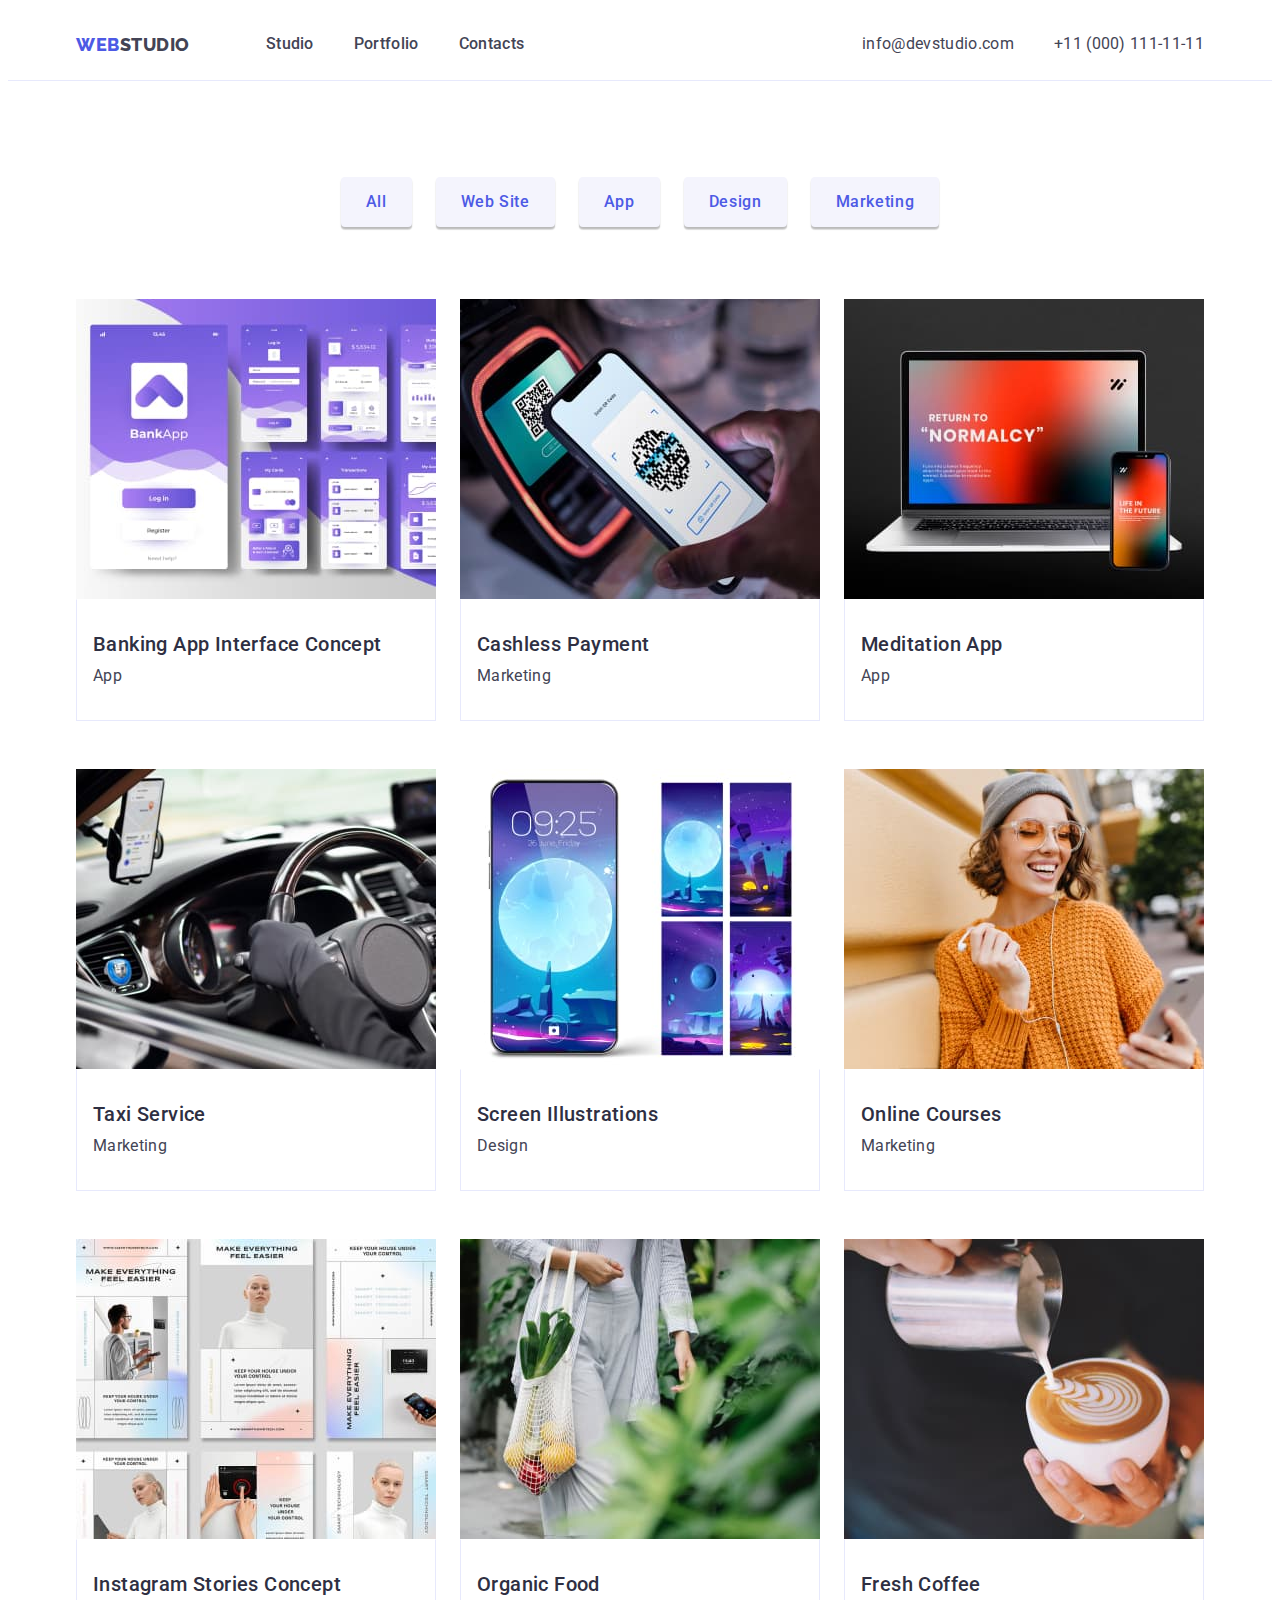
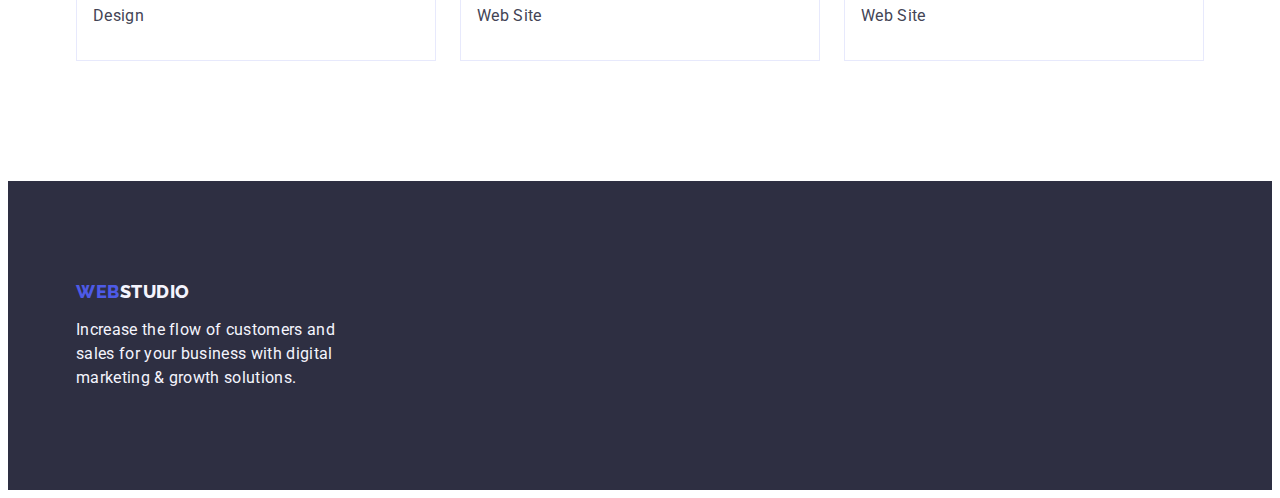
==== portfolio.html @ ffd45ad1 "Initial commit" ====
<!DOCTYPE html>
<html lang="en">
  <head>
    <meta charset="UTF-8" />
    <meta http-equiv="X-UA-Compatible" content="IE=edge" />
    <meta name="viewport" content="width=device-width, initial-scale=1.0" />
    <title>Portfolio</title>
    <link rel="preconnect" href="https://fonts.googleapis.com" />
    <link rel="preconnect" href="https://fonts.gstatic.com" crossorigin />
    <link
      href="https://fonts.googleapis.com/css2?family=Raleway:wght@800&family=Roboto:wght@400;500;700;900&display=swap"
      rel="stylesheet"
    />
    <link
      rel="stylesheet"
      href="node_modules/modern-normalize/modern-normalize.css"
    />
    <link rel="stylesheet" href="./css/styles.css" />
  </head>
  <body>
    <!-- Logo, navigation, phone and e-mail -->
    <header class="header">
      <div class="container container-header">
        <a class="link logo" href="./index.html"
          ><span class="web">Web</span>Studio</a
        >
        <nav class="nav">
          <ul class="nav-list">
            <li class="nav-list-part">
              <a
                class="link"
                href="./index.html"
                target="_blank"
                rel="noreferrer noopener"
                >Studio</a
              >
            </li>
            <li class="nav-list-part">
              <a
                class="link"
                href="./index.html"
                target="_blank"
                rel="noreferrer noopener"
                >Portfolio</a
              >
            </li>
            <li class="nav-list-part">
              <a
                class="link"
                href="./index.html"
                target="_blank"
                rel="noreferrer noopener"
                >Contacts</a
              >
            </li>
          </ul>
        </nav>
        <ul class="header-link">
          <li>
            <a class="link adress" href="mailto:info@devstudio.com"
              >info@devstudio.com</a
            >
          </li>
          <li>
            <a class="link adress" href="tel:+110001111111"
              >+11 (000) 111-11-11</a
            >
          </li>
        </ul>
      </div>
    </header>
    <main>
      <section class="section-prtf">
        <div class="container">
          <h1 class="visually-hidden">Main buttons</h1>
          <ul class="container-buttons">
            <li><button class="btn-portfolio" type="button">All</button></li>
            <li>
              <button class="btn-portfolio" type="button">Web Site</button>
            </li>
            <li><button class="btn-portfolio" type="button">App</button></li>
            <li><button class="btn-portfolio" type="button">Design</button></li>
            <li>
              <button class="btn-portfolio" type="button">Marketing</button>
            </li>
          </ul>
          <ul class="container-prtf">
            <li class="product-item">
              <a class="link" href="./portfolio.html">
                <img
                  class="image-prtf"
                  src="./images/BankingAppInterfaceConcept.jpg"
                  alt="Banking App"
                  width="360"
                  height="300"
                />
                <div class="app-name">
                  <h3 class="app-name-h-three">
                    Banking App Interface Concept
                  </h3>
                  <p>App</p>
                </div>
              </a>
            </li>
            <li class="product-item">
              <a class="link" href="./portfolio.html">
                <img
                  class="image-prtf"
                  src="./images/CashlessPayment.jpg"
                  alt="Cash less Payment"
                  width="360"
                  height="300"
                />
                <div class="app-name">
                  <h3 class="app-name-h-three">Cashless Payment</h3>
                  <p>Marketing</p>
                </div>
              </a>
            </li>
            <li class="product-item">
              <a class="link" href="./portfolio.html">
                <img
                  class="image-prtf"
                  src="./images/MeditationApp.jpg"
                  alt="laptop-ph one with App"
                  width="360"
                  height="300"
                />
                <div class="app-name">
                  <h3 class="app-name-h-three">Meditation App</h3>
                  <p>App</p>
                </div>
              </a>
            </li>
            <li class="product-item">
              <a class="link" href="./portfolio.html">
                <img
                  class="image-prtf"
                  src="./images/TaxiService.jpg"
                  alt="In side the car"
                  width="360"
                  height="300"
                />
                <div class="app-name">
                  <h3 class="app-name-h-three">Taxi Service</h3>
                  <p>Marketing</p>
                </div>
              </a>
            </li>
            <li class="product-item">
              <a class="link" href="./portfolio.html">
                <img
                  class="image-prtf"
                  src="./images/ScreenIllustrations.jpg"
                  alt="Phone with  illustration"
                  width="360"
                  height="300"
                />
                <div class="app-name">
                  <h3 class="app-name-h-three">Screen Illustrations</h3>
                  <p>Design</p>
                </div>
              </a>
            </li>
            <li class="product-item">
              <a class="link" href="./portfolio.html">
                <img
                  class="image-prtf"
                  src="./images/OnlineCourses.jpg"
                  alt="Gir l with phone"
                  width="360"
                  height="300"
                />
                <div class="app-name">
                  <h3 class="app-name-h-three">Online Courses</h3>
                  <p>Marketing</p>
                </div>
              </a>
            </li>
            <li>
              <a class="link" href="./portfolio.html">
                <img
                  class="image-prtf"
                  src="./images/InstagramStoriesConcept.jpg"
                  alt="Photos for stories  in instagram"
                  width="360"
                  height="300"
                />
                <div class="app-name">
                  <h3 class="app-name-h-three">Instagram Stories Concept</h3>
                  <p>Design</p>
                </div>
              </a>
            </li>
            <li class="product-item">
              <a class="link" href="./portfolio.html">
                <img
                  class="image-prtf"
                  src="./images/OrganicFood.jpg"
                  alt="Shopp er with food"
                  width="360"
                  height="300"
                />
                <div class="app-name">
                  <h3 class="app-name-h-three">Organic Food</h3>
                  <p>Web Site</p>
                </div>
              </a>
            </li>
            <li class="product-item">
              <a class="link" href="./portfolio.html">
                <img
                  class="image-prtf"
                  src="./images/FreshCoffee.jpg"
                  alt="Coffee"
                  width="360"
                  height="300"
                />
                <div class="app-name">
                  <h3 class="app-name-h-three">Fresh Coffee</h3>
                  <p>Web Site</p>
                </div>
              </a>
            </li>
          </ul>
        </div>
      </section>
    </main>
    <footer class="ftr">
      <div class="container">
        <a class="link ftr-logo" href="./index.html"
          ><span class="web">Web</span>Studio</a
        >
        <p class="ftr-text">
          Increase the flow of customers and sales for your business with
          digital marketing & growth solutions.
        </p>
      </div>
    </footer>
  </body>
</html>
---- css/styles.css ----
/* Main variables */
:root {
  /* Font */

  /* Text colors */
  --main-txt-clr: #434455;
  --title-txt-clr: #2e2f42;
  --light-txt-clr: #ffffff;
  --logo-txt-clr: #4d5ae5;
  --ocean-txt-clr: #404bbf;
  --cloud-txt-clr: #f4f4fd;

  /* Background colors */
  --main-bg-clr: #ffffff;
  --title-bg-clr: #2e2f42;
  --iris-bg-clr: #4d5ae5;
  --ocean-bg-clr: #404bbf;
  --cloud-bg-clr: #f4f4fd;

  --margin-bottom: 120px;

  /* Others */
}

/* *,
*::before,
*::after {
  box-sizing: border-box;
}
 */

/* Main styles */

/* reset */
h1,
h2,
h3,
h4,
h5,
h6,
p {
  margin: 0;
}

ul {
  margin: 0;
  padding: 0;
  list-style: none;
}

a {
  color: currentColor;
  text-decoration: none;
}

button {
  cursor: pointer;
}

img {
  display: block;
  max-width: 100%;
  height: auto;
}

.visually-hidden {
  position: absolute;
  width: 1px;
  height: 1px;
  margin: -1px;
  border: 0;
  padding: 0;

  white-space: nowrap;
  clip-path: inset(100%);
  clip: rect(0 0 0 0);
  overflow: hidden;
}

/* Blocks */

body {
  font-family: 'Roboto', sans-serif;
  font-style: normal;
  font-size: 16px;
  line-height: calc(24 / 16);
  letter-spacing: 0.02em;
  color: var(--main-txt-clr);
}

/* Header 2 */
h2 {
  font-size: 36px;
  line-height: calc(40 / 36);
  text-align: center;
  letter-spacing: 0.02em;
  text-transform: capitalize;
}
/* Header 3 */
h3 {
  font-weight: 500;
  font-size: 20px;
  line-height: calc(24 / 20);
  letter-spacing: 0.02em;
  color: var(--title-txt-clr);
}

.link {
  text-decoration: none;
  color: inherit;
}
ul {
  list-style: none;
}

/* Logo head */
.logo {
  font-family: 'Raleway';
  font-style: normal;
  font-weight: 800;
  font-size: 18px;
  line-height: calc(21 / 18);
  align-items: center;
  letter-spacing: 0.03em;
  text-transform: uppercase;
  color: inherit;
}
.web {
  color: var(--logo-txt-clr);
}

/* Header Navigation */
.container-header,
.nav-list,
.logo,
.header-link {
  display: flex;
  /* background-color: #ffffff; */
}

.header {
  border-bottom: 1px solid #e7e9fc;
}

.container {
  margin: 0 auto;
  width: 1128px;
  padding-right: 15px;
  padding-left: 15px;

  /* outline: black solid 2px;
  background-color: tomato; */
}

.logo {
  padding-top: 24px;
  padding-bottom: 24px;
  margin-right: 76px;
}

.nav {
  padding-left: 0px;
  margin-right: auto;
}

.nav-list {
  gap: 40px;
}

.header-link {
  gap: 40px;
}

.nav-list-part /* > .link */ {
  font-weight: 500;
}

.adress {
  display: block;
  padding-top: 24px;
  padding-bottom: 24px;
}

.nav-list-part > .link:hover,
.nav-list-part > .link:focus,
.adress:hover,
.adress:focus {
  color: var(--ocean-txt-clr);
}

.nav-list-part .link {
  display: block;
  padding-top: 24px;
  padding-bottom: 24px;
}
/* Hero */
.section-one {
  padding-top: 188px;
  padding-bottom: 188px;
  background-color: var(--title-bg-clr);

  margin-bottom: var(--margin-bottom);

  /*   outline: tomato solid 2px; */
}
.main-h1 {
  font-size: 56px;
  line-height: calc(60 / 56);
  text-align: center;
  width: 496px;
  color: var(--light-txt-clr);

  margin: 0 auto 48px;
}

.btn {
  font-family: 'Roboto';
  font-weight: 500;
  font-size: 16px;
  line-height: calc(24 / 16);
  display: flex;
  align-items: center;
  letter-spacing: 0.04em;

  color: var(--light-txt-clr);

  background-color: var(--iris-bg-clr);

  min-width: 169px;
  min-height: 56px;
  border-radius: 4px;
  border: 1px solid transparent;

  padding: 16px 32px;

  margin: 0 auto;
}

.btn:hover,
.btn:focus {
  background-color: var(--ocean-bg-clr);
  color: var(--light-txt-clr);
}

/* section-two */
.section-two-list {
  display: flex;
  gap: 24px;
}
.section-two-h-three {
  margin-bottom: 8px;
}

.section-two {
  margin-bottom: var(--margin-bottom);
}

/* section-three */

.section-three-header {
  margin-bottom: 72px;
}

.container-list-item {
  display: flex;
  justify-content: center;
  gap: 24px;
}

.section-three {
  margin-bottom: var(--margin-bottom);
}

/* section-four */
.section-four {
  background-color: var(--cloud-bg-clr);
}

.container-four {
  padding-top: 120px;
  padding-bottom: 120px;
}

.section-four-h-two {
  margin-bottom: 72px;
}

.team-list {
  display: flex;
  gap: 24px;
}

.team-list-photo {
  margin-bottom: 32px;
}

.names {
  text-align: center;

  margin-bottom: 8px;
}

.profession {
  text-align: center;
}

.team-list-part {
  padding-bottom: 32px;

  box-shadow: 0px 1px 6px rgba(46, 47, 66, 0.08),
    0px 1px 1px rgba(46, 47, 66, 0.16), 0px 2px 1px rgba(46, 47, 66, 0.08);

  border-radius: 0 0 4px 4px;

  background-color: var(--main-bg-clr);
}

/* Footer */
.ftr {
  background-color: var(--title-bg-clr);
  padding-top: 100px;
  padding-bottom: 100px;
}
.ftr-text {
  color: var(--cloud-txt-clr);
  width: 264px;
  display: block;
}
.ftr-logo {
  font-family: 'Raleway';
  font-style: normal;
  font-weight: 800;
  font-size: 18px;
  line-height: calc(21 / 18);
  align-items: center;
  letter-spacing: 0.03em;
  text-transform: uppercase;
  color: var(--cloud-txt-clr);

  display: block;
  margin-bottom: 16px;
}

/* Portfolio buttons */

.section-prtf {
  padding-top: 96px;
  padding-bottom: 120px;
}

.btn-portfolio {
  font-family: 'Roboto';
  font-style: normal;
  font-weight: 500;
  font-size: 16px;
  line-height: 24px;
  display: flex;
  align-items: center;
  text-align: center;
  letter-spacing: 0.04em;
  color: var(--logo-txt-clr);
  background-color: var(--cloud-bg-clr);

  padding: 12px 24px;

  box-shadow: 0px 3px 1px rgba(0, 0, 0, 0.1), 0px 2px 1px rgba(0, 0, 0, 0.08),
    0px 2px 2px rgba(0, 0, 0, 0.12);
  border-radius: 4px;
  border: 1px solid transparent;
}
.btn-portfolio:hover,
.btn-portfolio:focus {
  color: var(--light-txt-clr);
  background-color: var(--ocean-bg-clr);
}

.container-buttons {
  display: flex;
  gap: 24px;
  justify-content: center;
  margin-bottom: 72px;
}

.container-prtf {
  display: flex;
  flex-wrap: wrap;
  row-gap: 48px;
  column-gap: 24px;
}

.app-name {
  padding-top: 32px;
  padding-bottom: 32px;
  padding-left: 16px;
  border: 1px solid #e7e9fc;
  border-top: 1px solid transparent;
}

.app-name-h-three {
  margin-bottom: 8px;
}

.product-item:hover,
.product-item:focus {
  box-shadow: 0px 1px 6px rgba(46, 47, 66, 0.08),
    0px 1px 1px rgba(46, 47, 66, 0.16), 0px 2px 1px rgba(46, 47, 66, 0.08);
  /* border-top: 1px solid transparent; */
}
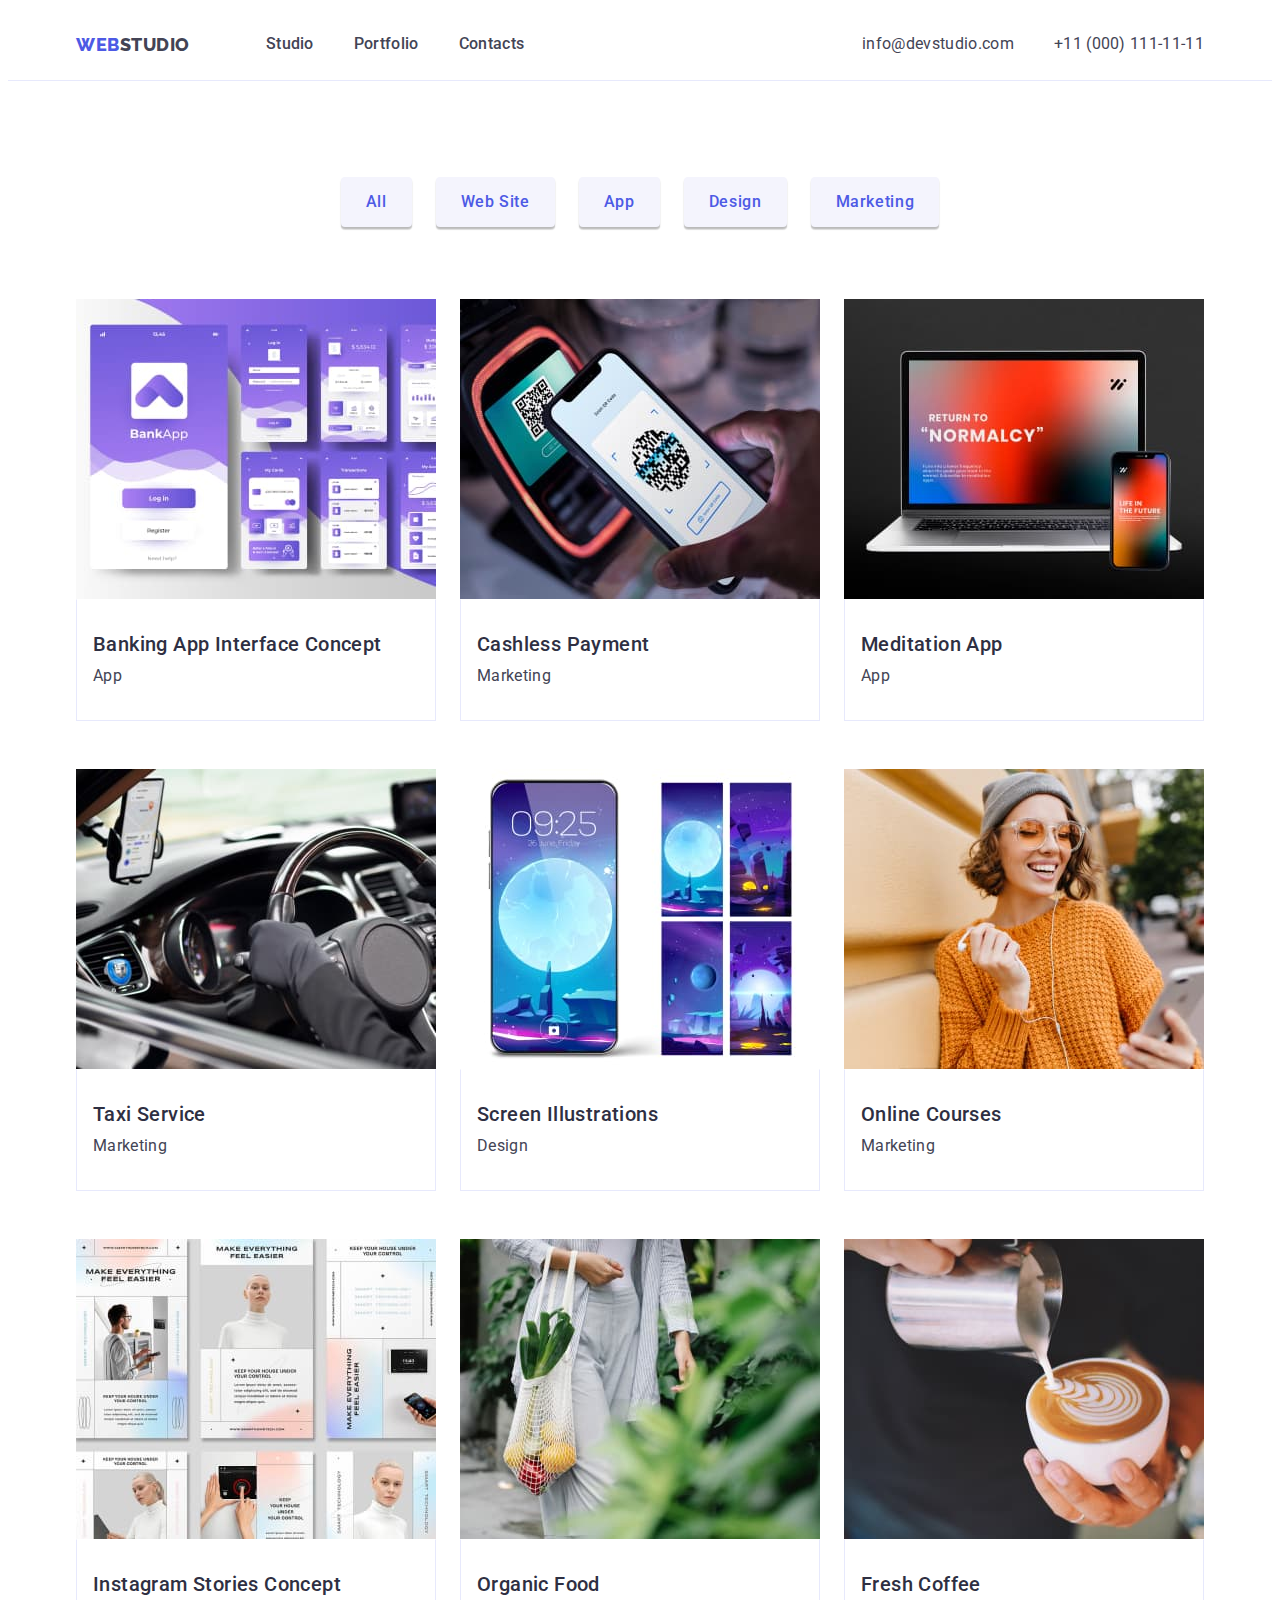
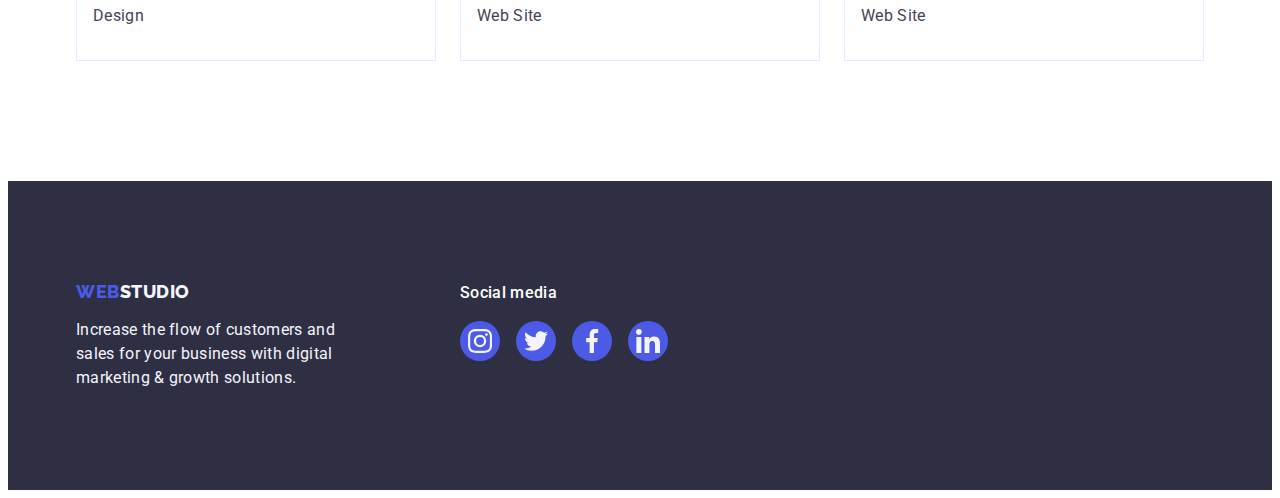
==== commit add33932: "icons added" ====
--- a/portfolio.html
+++ b/portfolio.html
@@ -177,7 +177,7 @@
                 </div>
               </a>
             </li>
-            <li>
+            <li class="product-item">
               <a class="link" href="./portfolio.html">
                 <img
                   class="image-prtf"
@@ -227,14 +227,70 @@
       </section>
     </main>
     <footer class="ftr">
-      <div class="container">
-        <a class="link ftr-logo" href="./index.html"
-          ><span class="web">Web</span>Studio</a
-        >
-        <p class="ftr-text">
-          Increase the flow of customers and sales for your business with
-          digital marketing & growth solutions.
-        </p>
+      <div class="container ftr-container">
+        <div class="ftr-one">
+          <a class="link ftr-logo" href="./index.html"
+            ><span class="web">Web</span>Studio</a
+          >
+
+          <p class="ftr-text">
+            Increase the flow of customers and sales for your business with
+            digital marketing & growth solutions.
+          </p>
+        </div>
+        <div class="ftr-two">
+          <p class="ftr-text-soc">Social media</p>
+          <ul class="soc-footer">
+            <li class="soc-list">
+              <a
+                class="soc-ref soc-ref-footer"
+                href="instagram.com"
+                target="_blank"
+                rel="noreferrer noopener"
+              >
+                <svg width="24px" height="24px">
+                  <use href="./images/icons.svg#instagram"></use>
+                </svg>
+              </a>
+            </li>
+            <li class="soc-list">
+              <a
+                class="soc-ref soc-ref-footer"
+                href="twitter.com"
+                target="_blank"
+                rel="noreferrer noopener"
+              >
+                <svg width="24px" height="24px">
+                  <use href="./images/icons.svg#twitter"></use>
+                </svg>
+              </a>
+            </li>
+            <li class="soc-list">
+              <a
+                class="soc-ref soc-ref-footer"
+                href="facebook.com"
+                target="_blank"
+                rel="noreferrer noopener"
+              >
+                <svg width="24px" height="24px">
+                  <use href="./images/icons.svg#facebook"></use>
+                </svg>
+              </a>
+            </li>
+            <li class="soc-list">
+              <a
+                class="soc-ref soc-ref-footer"
+                href="linkedin.com"
+                target="_blank"
+                rel="noreferrer noopener"
+              >
+                <svg width="24px" height="24px">
+                  <use href="./images/icons.svg#linkedin"></use>
+                </svg>
+              </a>
+            </li>
+          </ul>
+        </div>
       </div>
     </footer>
   </body>
--- a/css/styles.css
+++ b/css/styles.css
@@ -16,6 +16,8 @@
   --iris-bg-clr: #4d5ae5;
   --ocean-bg-clr: #404bbf;
   --cloud-bg-clr: #f4f4fd;
+  --light-slate-bg-clr: #8e8f99;
+  --green-bg-clr: #31d0aa;
 
   --margin-bottom: 120px;
 
@@ -198,7 +200,17 @@
   padding-top: 188px;
   padding-bottom: 188px;
   background-color: var(--title-bg-clr);
-
+  background-image: linear-gradient(
+      rgba(46, 47, 66, 0.7),
+      rgba(46, 47, 66, 0.7)
+    ),
+    url(../images/PeopleOffice.jpg);
+
+  background-size: cover;
+  max-width: 1440px;
+
+  margin-left: auto;
+  margin-right: auto;
   margin-bottom: var(--margin-bottom);
 
   /*   outline: tomato solid 2px; */
@@ -251,6 +263,19 @@
   margin-bottom: 8px;
 }
 
+.icon-box {
+  display: block;
+  width: 264px;
+  height: 112px;
+  background-color: var(--cloud-bg-clr);
+  margin-bottom: 8px;
+}
+
+.icon-work {
+  display: block;
+  padding: 24px 100px;
+}
+
 .section-two {
   margin-bottom: var(--margin-bottom);
 }
@@ -269,6 +294,37 @@
 
 .section-three {
   margin-bottom: var(--margin-bottom);
+}
+
+.profession {
+  margin-bottom: 8px;
+}
+
+.soc-list {
+  width: 40px;
+  height: 40px;
+}
+
+.soc-ref {
+  display: flex;
+  justify-content: center;
+  align-items: center;
+  width: 100%;
+  height: 100%;
+  border-radius: 50%;
+  background-color: var(--iris-bg-clr);
+  fill: var(--cloud-bg-clr);
+}
+
+.soc-ref:hover,
+.soc-ref:focus {
+  background-color: var(--ocean-bg-clr);
+}
+
+.soc-media-team {
+  display: flex;
+  gap: 24px;
+  justify-content: center;
 }
 
 /* section-four */
@@ -279,6 +335,7 @@
 .container-four {
   padding-top: 120px;
   padding-bottom: 120px;
+  margin-bottom: var(--margin-bottom);
 }
 
 .section-four-h-two {
@@ -313,6 +370,46 @@
   border-radius: 0 0 4px 4px;
 
   background-color: var(--main-bg-clr);
+}
+
+/* Section five */
+
+.section-five {
+  margin-bottom: var(--margin-bottom);
+}
+
+.section-five-header {
+  margin-bottom: 72px;
+}
+
+.customers {
+  display: flex;
+  gap: 24px;
+}
+
+.customers-box {
+  width: 168px;
+  height: 88px;
+  border: 1px solid var(--light-slate-bg-clr);
+  border-radius: 4px;
+  border-color: var(--light-slate-bg-clr);
+}
+
+.customers-box:hover,
+.customers-box:focus,
+.customers-icon:hover,
+.customers-icon:focus {
+  border-color: var(--ocean-bg-clr);
+  fill: var(--ocean-bg-clr);
+}
+
+.customers-icon {
+  display: flex;
+  width: 100%;
+  height: 100%;
+  justify-content: center;
+  align-items: center;
+  fill: var(--light-slate-bg-clr);
 }
 
 /* Footer */
@@ -341,6 +438,33 @@
   margin-bottom: 16px;
 }
 
+.ftr-text-soc {
+  font-family: 'Roboto';
+  font-style: normal;
+  font-weight: 500;
+  font-size: 16px;
+  line-height: 24px;
+  letter-spacing: 0.02em;
+  color: var(--light-txt-clr);
+  margin-bottom: 16px;
+}
+
+.soc-footer {
+  display: flex;
+  gap: 16px;
+  /* justify-content: center; */
+}
+
+.ftr-container {
+  display: flex;
+  gap: 120px;
+}
+
+.soc-ref-footer:hover,
+.soc-ref-footer:focus {
+  background-color: var(--green-bg-clr);
+}
+
 /* Portfolio buttons */
 
 .section-prtf {
